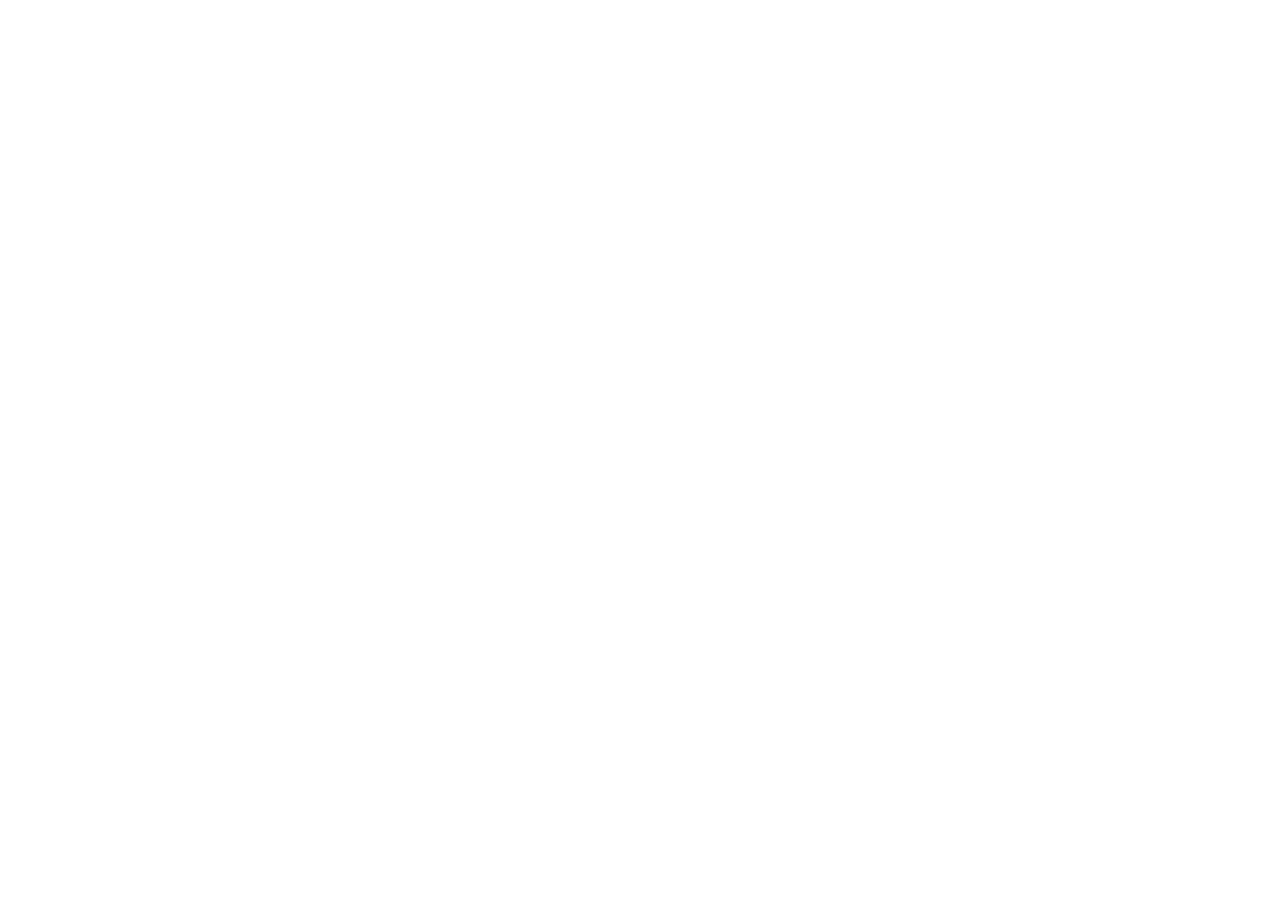
==== index.html @ 455ba3cd "new start" ====
<!DOCTYPE html>
<html lang="en">
<head>
    <meta charset="UTF-8">
    <meta http-equiv="X-UA-Compatible" content="IE=edge">
    <meta name="viewport" content="width=device-width, initial-scale=1.0">
    <title>WordPress</title>
    <link rel="stylesheet" href="src/css/style.css">
</head>
<body>

</body>
</html>
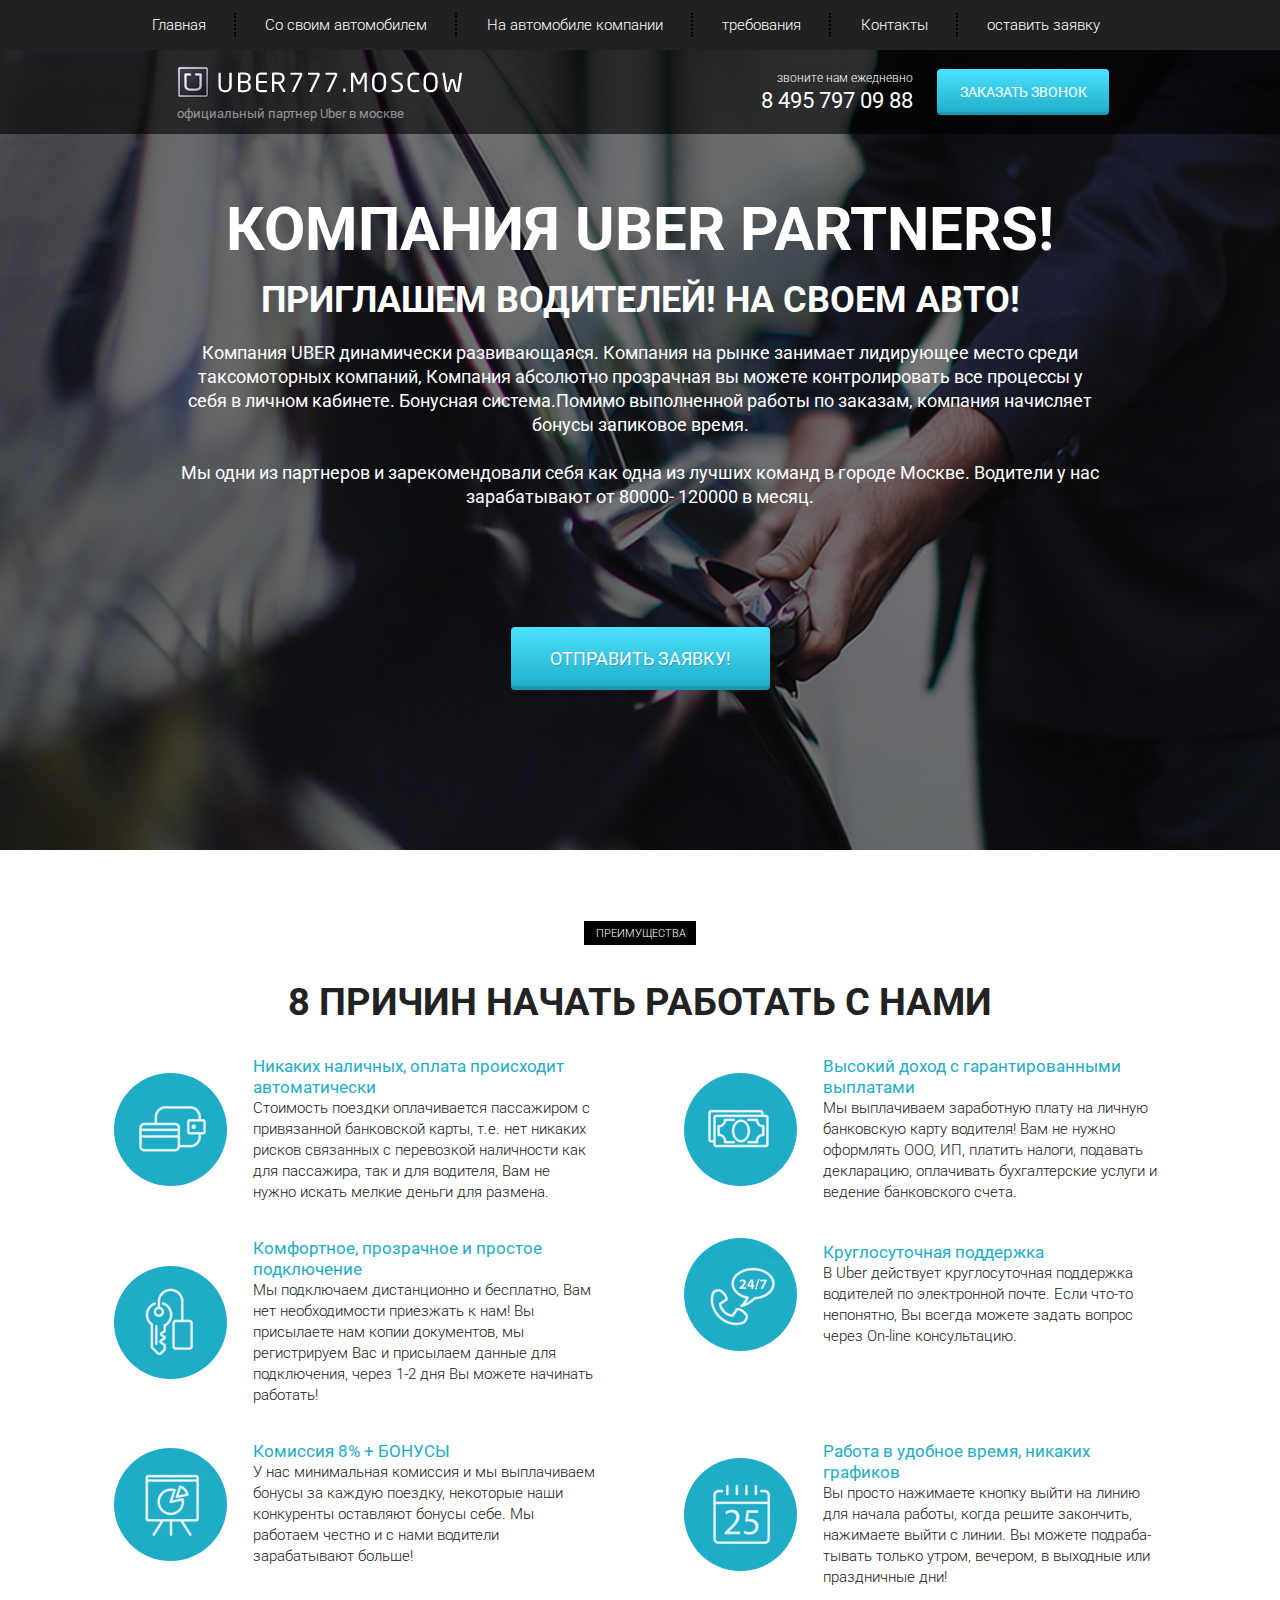
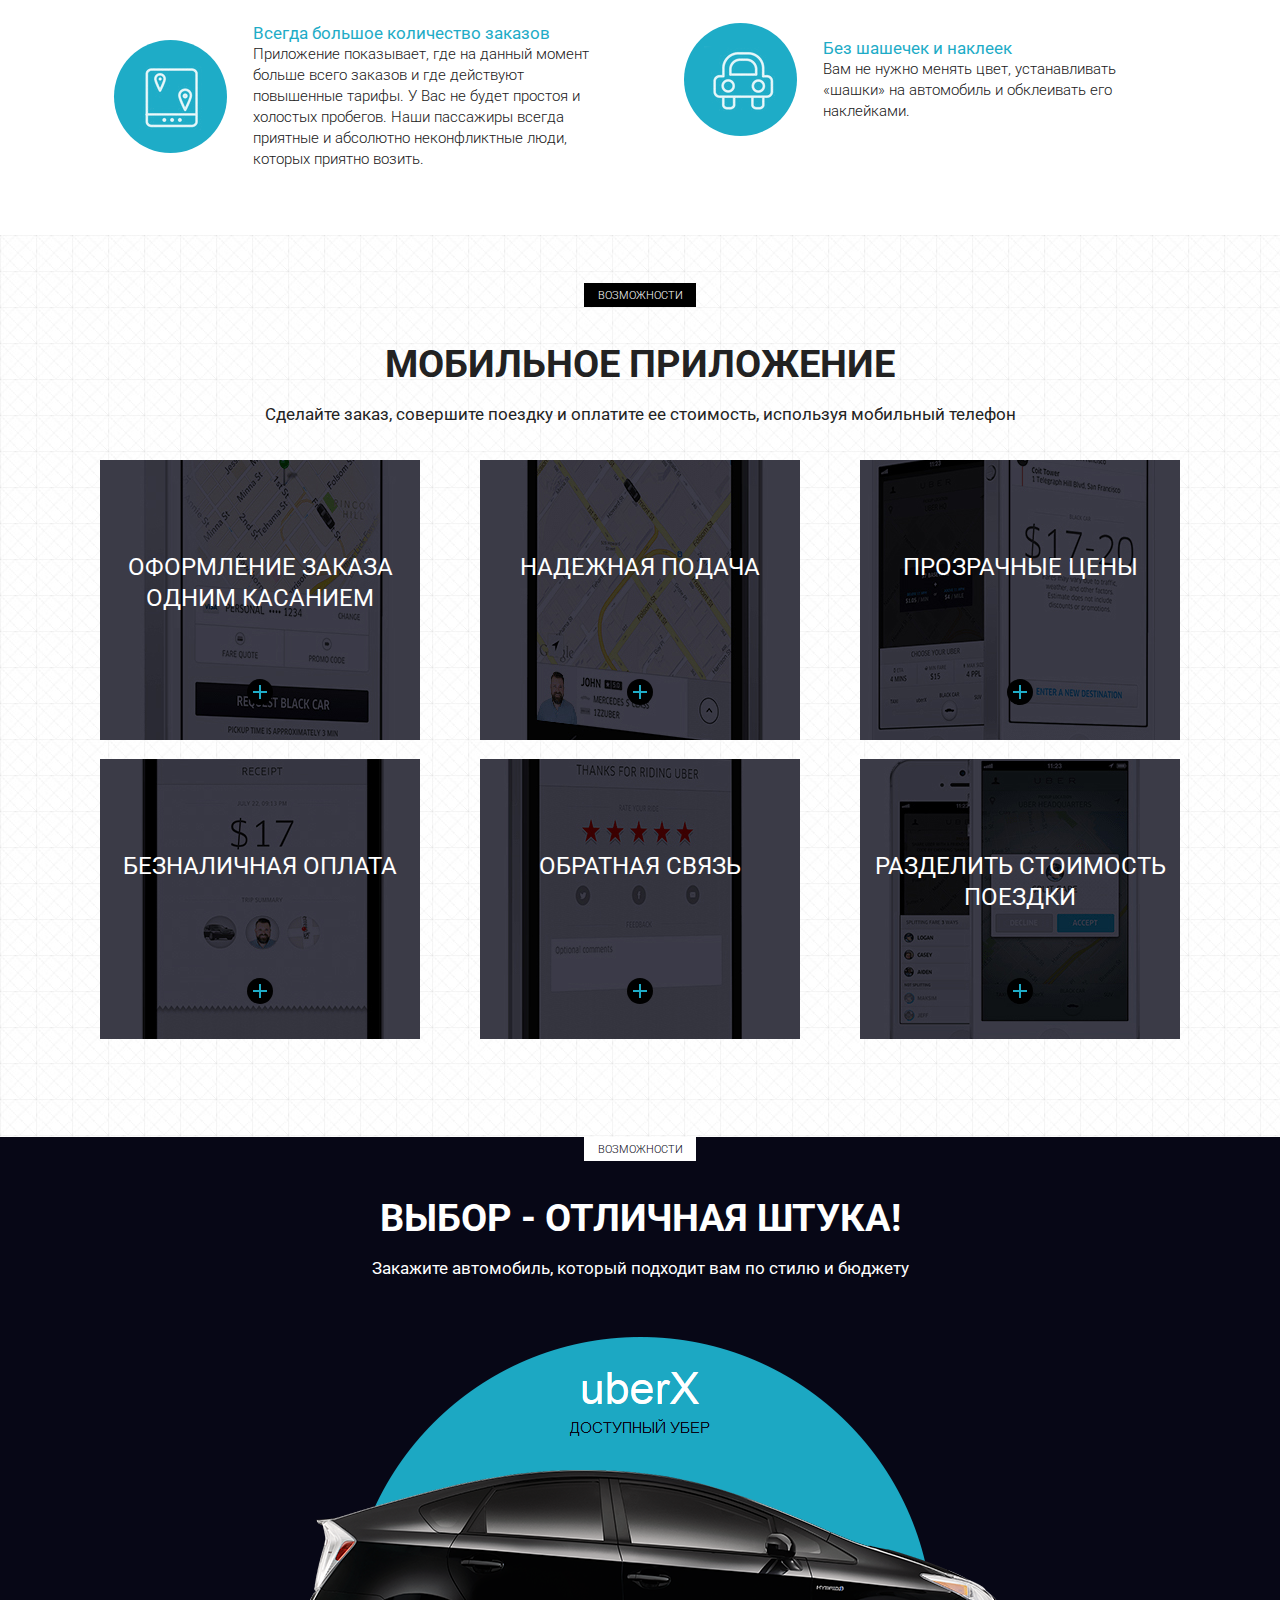
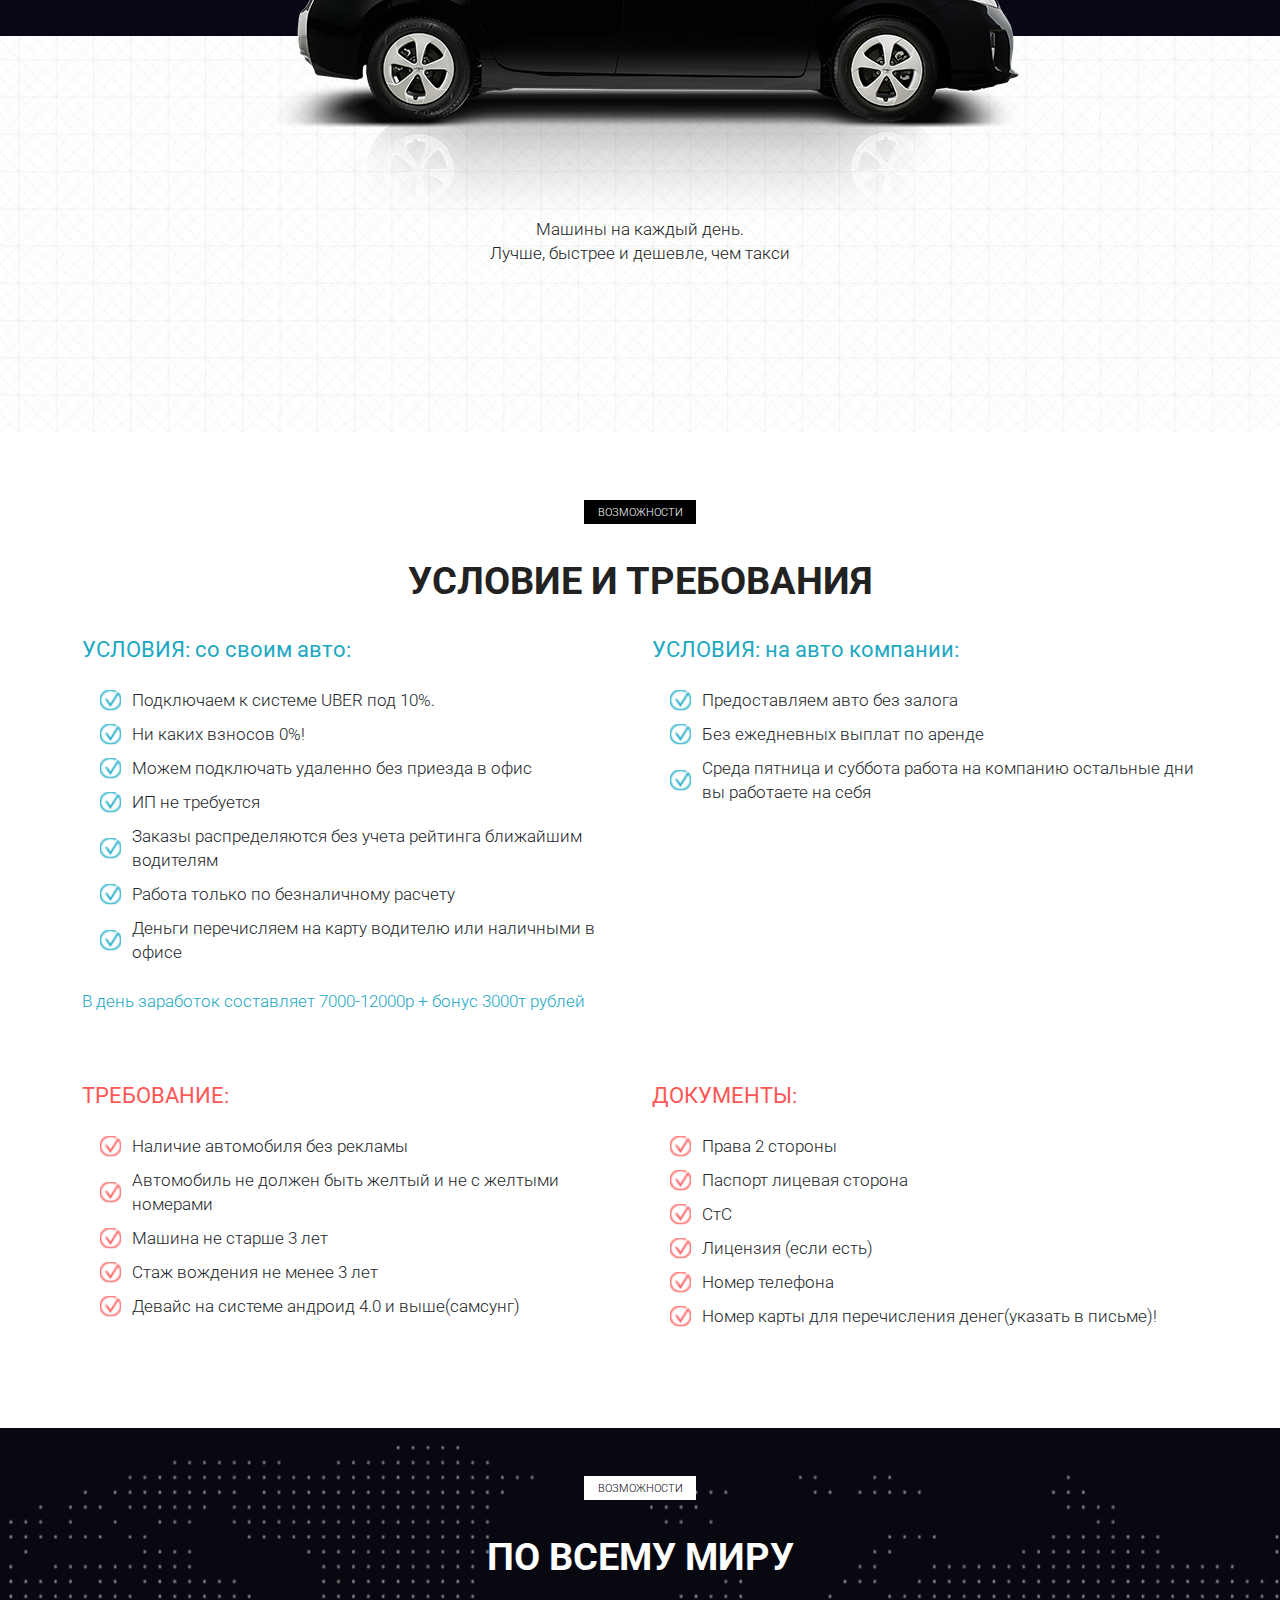
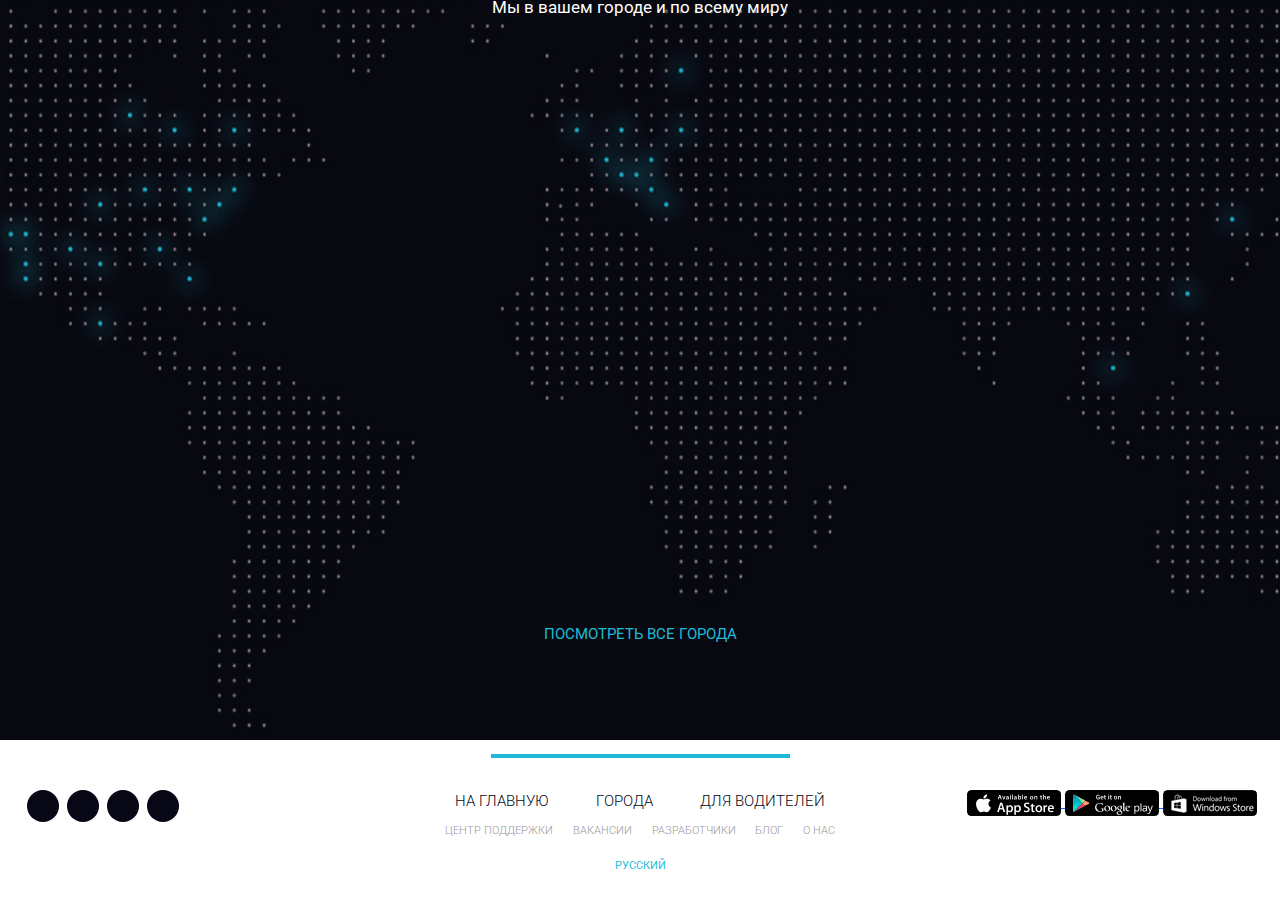
==== commit a9cf82f4: "relocate" ====
--- a/index.html
+++ b/index.html
@@ -1,13 +1,368 @@
 <!DOCTYPE html>
 <html lang="en">
 <head>
-    <meta charset="UTF-8">
-    <meta http-equiv="X-UA-Compatible" content="IE=edge">
-    <meta name="viewport" content="width=device-width, initial-scale=1.0">
-    <title>WordPress</title>
-    <link rel="stylesheet" href="src/css/style.css">
+	<meta charset="UTF-8">
+	<meta http-equiv="X-UA-Compatible" content="IE=edge">
+	<meta name="viewport" content="width=device-width, initial-scale=1.0">
+	<title>Uber</title>
+	<link rel="preconnect" href="https://fonts.googleapis.com"> 
+	<link rel="preconnect" href="https://fonts.gstatic.com" crossorigin> 
+	<link rel="stylesheet" href="https://use.fontawesome.com/releases/v5.8.2/css/all.css" integrity="sha384-oS3vJWv+0UjzBfQzYUhtDYW+Pj2yciDJxpsK1OYPAYjqT085Qq/1cq5FLXAZQ7Ay" crossorigin="anonymous">
+	<link rel="shortcut icon" href="/src/icons/favicon.ico" type="image/x-icon">
+	<link href="https://fonts.googleapis.com/css?family=Roboto:300,400,700&amp;subset=cyrillic-ext" rel="stylesheet">
+	<link rel="stylesheet" href="css/bootstrap-reboot.min.css">
+	<link rel="stylesheet" href="css/bootstrap-grid.min.css">
+	<link rel="stylesheet" href="css/style.min.css">
 </head>
 <body>
-
+	<header>
+			<nav>
+				<div class="container">
+					<ul class="menu">
+						<li class="menu_item"><a href="#" class="menu_link">Главная</a></li>
+						<li class="menu_item"><a href="#reqiure" class="menu_link">Со своим автомобилем</a></li>
+						<li class="menu_item"><a href="#reqiure" class="menu_link">На автомобиле компании</a></li>
+						<li class="menu_item"><a href="#reqiure" class="menu_link">требования</a></li>
+						<li class="menu_item"><a href="#Contacts" class="menu_link">Контакты</a></li>
+						<li class="menu_item"><a href="#" class="menu_link">оставить заявку</a></li>
+					</ul>
+				</div>
+				<div class="hamburger">
+					<span></span>
+					<span></span>
+					<span></span>
+				</div>
+			</nav>
+			<div class="subheader">
+				<div class="container">
+					<div class="row">
+						<div class="col-6 col-md-4 offset-md-1">
+							<a href="#" class="subheader_logo">
+								<img src="/src/icons/Uber.png" alt="logo">
+							</a>
+							<div class="subheader_official">
+								официальный партнер Uber в москве
+							</div>
+						</div>
+						<div class="xs-hidden col-md-3 offset-md-1 col-xl-2 offset-xl-2">
+							<div class="subheader_call">
+								звоните нам ежедневно
+							</div>
+							<a href="tel:+74957970988" class="subheader_phone">8 495 797 09 88</a>
+						</div>
+						<div class="col-6 col-md-3 col-lg-2">
+							<a href="tel:+74957970988" class="xs-visible subheader_phone">8 495 797 09 88</a>
+								<button class="subheader_btn">
+									заказать звонок
+								</button>
+						</div>
+					</div>
+				</div>
+			</div>
+	</header>
+	<section class="promo">
+		<div class="container">
+			<div class="row">
+				<div class="col-md-12 offset-md-0 col-lg-10 offset-lg-1">
+					<h1 class="promo_header">
+						КОМПАНИЯ UBER PARTNERS!
+					</h1>
+					<h2 class="promo_subheader">
+						ПРИГЛАШЕМ ВОДИТЕЛЕЙ! НА СВОЕМ АВТО!
+					</h2>
+					<div class="promo_descr">
+					Компания UBER  динамически развивающаяся. Компания на рынке занимает лидирующее место среди таксомоторных компаний, Компания абсолютно прозрачная вы можете контролировать все процессы у себя в личном кабинете. Бонуcная система.Помимо выполненной работы по заказам, компания начисляет бонусы запиковое время.
+						<br><br>
+						Мы одни из партнеров и зарекомендовали себя как одна из лучших команд в городе Москве.  Водители у нас зарабатывают от 80000- 120000 в месяц.
+					</div>
+					<button class="promo_btn">ОТПРАВИТЬ ЗАЯВКУ!</button>
+				</div>
+			</div>
+		</div>
+	</section>
+	<section class="work">
+		<div class="container">
+			<div class="row">
+				<div class="label">
+					<div class="work_divider_descr">
+						преимущества
+					</div>
+				</div>
+				<h2 class="title">
+					8 причин начать работать с нами 
+				</h2>
+				<div class="col-md-6">
+						<div class="work_item">
+							<div class="work_round">
+								<img src="icons/rectangle/Rectangle-1.png" alt="1" class="work_icon">
+							</div>
+							<div class="work_descr">
+								<div class="work_subtitile">Никаких наличных, оплата происходит автоматически</div>
+								<div class="work_text">Стоимость поездки оплачивается пассажиром с привязанной банковской карты, т.е. нет никаких рисков связанных с перевозкой наличности как для пассажира, так и для водителя, Вам не нужно искать мелкие деньги для размена.</div>
+							</div>
+						</div>
+				</div>
+				<div class="col-md-6">
+					<div class="work_item">
+						<div class="work_round">
+							<img src="icons/rectangle/Rectangle-2.png" alt="2" class="work_icon">
+						</div>
+						<div class="work_descr">
+							<div class="work_subtitile">Высокий доход с гарантированными выплатами</div>
+							<div class="work_text">Мы выплачиваем заработную плату на личную банковскую карту водителя! Вам не нужно оформлять ООО, ИП, платить налоги, подавать декларацию, оплачивать бухгалтерские услуги и ведение банковского счета.</div>
+						</div>
+					</div>
+				</div>
+				<div class="col-md-6">
+					<div class="work_item">
+						<div class="work_round">
+							<img src="icons/rectangle/Rectangle-3.png" alt="3" class="work_icon">
+						</div>
+						<div class="work_descr">
+							<div class="work_subtitile">Комфортное, прозрачное и простое подключение</div>
+							<div class="work_text">Мы подключаем дистанционно и бесплатно, Вам нет необходимости приезжать к нам! Вы присылаете нам копии документов, мы регистрируем Вас и присылаем данные для подключения, через 1-2 дня Вы можете начинать работать!</div>
+						</div>
+					</div>
+				</div>
+				<div class="col-md-6">
+					<div class="work_item">
+						<div class="work_round"><img src="icons/rectangle/Rectangle-4.png" alt="4" class="work_icon"></div>
+						<div class="work_descr">
+							<div class="work_subtitile">Круглосуточная поддержка</div>
+							<div class="work_text">В Uber действует круглосуточная поддержка водителей по электронной почте. Если что-то непонятно, Вы всегда можете задать вопрос через On-line консультацию.</div>
+						</div>
+					</div>
+				</div>
+				<div class="col-md-6">
+					<div class="work_item">
+						<div class="work_round"><img src="icons/rectangle/Rectangle-5.png" alt="5" class="work_icon"></div>
+						
+						<div class="work_descr">
+							<div class="work_subtitile">Комиссия 8% + БОНУСЫ</div>
+							<div class="work_text">У нас минимальная комиссия и мы выплачиваем бонусы за каждую поездку, некоторые наши конкуренты оставляют бонусы себе. Мы работаем честно и с нами водители зарабатывают больше!</div>
+						</div>
+					</div>
+				</div>
+				<div class="col-md-6">
+					<div class="work_item">
+						<div class="work_round">
+							<img src="icons/rectangle/Rectangle-6.png" alt="6" class="work_icon">
+						</div>
+						<div class="work_descr">
+							<div class="work_subtitile">Работа в удобное время, никаких графиков</div>
+							<div class="work_text">Вы просто нажимаете кнопку выйти на линию для начала работы, когда решите закончить, нажимаете выйти с линии. Вы можете подраба-
+								тывать только утром, вечером, в выходные или праздничные дни! </div>
+						</div>
+					</div>
+				</div>
+				<div class="col-md-6">
+					<div class="work_item">
+						<div class="work_round">
+							<img src="icons/rectangle/Rectangle-7.png" alt="7" class="work_icon">
+						</div>     
+						<div class="work_descr">
+							<div class="work_subtitile">Всегда большое количество заказов</div>
+							<div class="work_text">Приложение показывает, где на данный момент больше всего заказов и где действуют повышенные тарифы. У Вас не будет простоя и холостых пробегов. Наши пассажиры всегда приятные и абсолютно неконфликтные люди, которых приятно возить.</div>
+						</div>
+					</div>
+				</div>
+				<div class="col-md-6">
+					<div class="work_item">
+						<div class="work_round">
+							<img src="icons/rectangle/Rectangle-8.png" alt="8" class="work_icon">
+						</div>
+						<div class="work_descr">
+							<div class="work_subtitile">Без шашечек и наклеек</div>
+							<div class="work_text">Вам не нужно менять цвет, устанавливать «шашки» на автомобиль и обклеивать его наклейками.</div>
+						</div>
+					</div>
+				</div>
+			</div>
+		</div>
+	</section>
+	<section class="mobile">
+		<div class="container">
+			<div class="label">возможности</div>
+			<div class="title">мобильное приложение</div>
+			<div class="subtitle">Сделайте заказ, совершите поездку и оплатите ее стоимость, используя  мобильный телефон</div>
+			<div class="row">
+				<div class="col-md-4">
+					<div class="mobile_item mobile_item_1">
+						<div class="mobile_item_subtitle">оформление заказа одним касанием</div>
+						<div class="mobile_item_plus"></div>
+					</div>
+				</div>
+				<div class="col-md-4">
+					<div class="mobile_item mobile_item_2">
+						<div class="mobile_item_subtitle">надежная подача</div>
+						<div class="mobile_item_plus"></div>
+					</div>
+				</div>
+				<div class="col-md-4">
+					<div class="mobile_item mobile_item_3">
+						<div class="mobile_item_subtitle">прозрачные цены</div>
+						<div class="mobile_item_plus"></div>
+					</div>
+				</div>
+				<div class="col-md-4">
+					<div class="mobile_item mobile_item_4">
+						<div class="mobile_item_subtitle">безналичная оплата</div>
+						<div class="mobile_item_plus"></div>
+					</div>
+				</div>
+				<div class="col-md-4">
+					<div class="mobile_item mobile_item_5">
+						<div class="mobile_item_subtitle">обратная связь</div>
+						<div class="mobile_item_plus"></div>
+					</div>
+				</div>
+				<div class="col-md-4">
+					<div class="mobile_item mobile_item_6">
+						<div class="mobile_item_subtitle">разделить стоимость поездки</div>
+						<div class="mobile_item_plus"></div>
+					</div>
+				</div>
+				
+			</div>
+		</div>
+	</section>
+	<section class="car">
+		<div class="container">
+			<div class="black"></div>
+			<div class="label label_white">Возможности</div>
+			<div class="title title_white">Выбор - отличная штука!</div>
+			<div class="subtitle subtitle_white">Закажите автомобиль, который подходит вам по стилю и бюджету</div>
+			<img class="car_img" src="img/car.png" alt="car">
+			<div class="car_text">  Машины на каждый день.<br>
+                Лучше, быстрее и дешевле, чем такси</div>
+		</div>
+	</section>
+	<section class="reqiure" id="reqiure">
+		<div class="container">
+			<div class="label">возможности</div>
+			<div class="title">условие и требования</div>
+			<div class="row">
+				<div class="col-md-6">
+					<div class="reqiure_block">
+						<div class="reqiure_title">
+							УСЛОВИЯ: со своим авто:
+						</div>
+						<ul class="reqiure_list">
+							<li>Подключаем к системе UBER  под 10%.</li>
+							<li>Ни каких взносов  0%!</li>
+							<li>Можем подключать удаленно без приезда в офис</li>
+							<li>ИП не требуется</li>
+							<li>Заказы распределяются без учета рейтинга ближайшим водителям</li>
+							<li>Работа только по безналичному расчету</li>
+							<li>Деньги перечисляем на карту водителю или наличными в офисе</li>
+						</ul>
+						<div class="reqiure_descr">
+							В день заработок составляет 7000-12000р + бонус 3000т рублей
+						</div>
+					</div>
+				</div>
+				<div class="col-md-6">
+					<div class="reqiure_block">
+						<div class="reqiure_title">
+							УСЛОВИЯ: на авто компании:
+						</div>
+						<ul class="reqiure_list">
+							<li>Предоставляем авто без залога</li>
+							<li>Без ежедневных выплат по аренде</li>
+							<li>Среда пятница и суббота работа на компанию остальные дни вы работаете на себя</li>
+						</ul>
+					</div>
+				</div>
+				<div class="col-md-6"><div class="reqiure_block reqiure_block_nmb warning">
+					<div class="reqiure_title">
+						ТРЕБОВАНИЕ:
+					</div>
+					<ul class="reqiure_list">
+						<li>Наличие автомобиля без рекламы</li>
+						<li>Автомобиль не должен быть желтый и не с желтыми номерами</li>
+						<li>Машина не старше 3 лет</li>
+						<li>Стаж вождения не менее 3 лет</li>
+						<li>Девайс на системе андроид 4.0 и выше(самсунг)</li>
+					</ul>
+				</div></div>
+				<div class="col-md-6"><div class="reqiure_block reqiure_block_nmb warning">
+					<div class="reqiure_title">
+						ДОКУМЕНТЫ:
+					</div>
+					<ul class="reqiure_list">
+						<li>Права 2 стороны</li>
+						<li>Паспорт лицевая сторона</li>
+						<li>СтС</li>
+						<li>Лицензия (если есть)</li>
+						<li>Номер телефона</li>
+						<li>Номер карты для перечисления денег(указать в письме)!</li>
+					</ul>	
+				</div>
+			</div>
+			</div>
+		</div>
+	</section>
+	<section class="world">
+		<div class="container">
+				<div class="label label_white">возможности</div>
+				<div class="title title_white">по всему миру</div>
+				<div class="subtitle subtitle_white">Мы в вашем городе и по всему миру</div>
+				<a href="#" class="world_link">посмотреть все города</a>
+		</div>
+	</section>
+	<footer>
+        <div class="footer_divider" id="Contacts"></div>
+        <div class="footer_wrapper">
+            <!-- Если не оборачивать каждый блок в обертку - получится криво -->
+            <div>
+                <div class="footer_social">
+                    <a href="#" class="footer_social_item">
+                        <i class="fab fa-facebook-f"></i>
+                    </a>
+                    <a href="#" class="footer_social_item">
+                        <i class="fab fa-twitter"></i>
+                    </a>
+                    <a href="#" class="footer_social_item">
+                        <i class="fab fa-linkedin"></i>
+                    </a>
+                    <a href="#" class="footer_social_item">
+                        <i class="fab fa-instagram"></i>
+                    </a>
+                </div>
+            </div>
+            <div>
+                <div class="footer_links">
+                    <div class="footer_links_main">
+                        <a href="#">на главную</a>
+                        <a href="#">города</a>
+                        <a href="#">для водителей</a>
+                    </div>
+                    <div class="footer_links_sub">
+                        <a href="#">центр поддержки</a>
+                        <a href="#">вакансии</a>
+                        <a href="#">разработчики</a>
+                        <a href="#">блог</a>
+                        <a href="#">о нас</a>
+                    </div>
+                    <a href="#" class="footer_links_lang">Русский</a>
+                </div>
+            </div>
+            <div>
+                <div class="footer_mobile">
+                    <a href="#">
+                        <img src="img/app_store.png" alt="App Store">
+                    </a>
+                    <a href="#">
+                        <img src="img/google_play.png" alt="Google play">
+                    </a>
+                    <a href="#">
+                        <img src="img/windows_store.png" alt="Windows store">
+                    </a>
+                </div>
+            </div>
+        </div>
+    </footer>
+	<script src="js/script.js">
+	</script>
 </body>
 </html>--- a/css/style.min.css
+++ b/css/style.min.css
@@ -0,0 +1,2 @@
+*{font-family:'Roboto', sans-serif}header{position:relative;height:50px}nav{position:fixed;width:100%;height:50px;background-color:#212121;z-index:5}.hamburger{display:none}.menu{display:-webkit-box;display:-ms-flexbox;display:flex;-webkit-box-pack:justify;-ms-flex-pack:justify;justify-content:space-between;padding:13px 70px;margin:0;list-style-type:none}.menu_link{color:#ffffff;font-size:15px;font-weight:300;text-decoration:none}.menu_item{border-right:2px dotted black;padding-right:28px}.menu_item:last-child{border-right:none}.subheader{position:absolute;width:100%;top:50px;height:84px;background-color:rgba(0,0,0,0.6)}.subheader_logo{display:block;max-width:100%;margin-top:16px}.subheader_official{color:#ffffff;opacity:0.5;font-size:13px;font-weight:400;margin-top:6px}.subheader_call{color:#ffffff;font-size:12px;font-weight:300;margin-top:19px;text-align:right}.subheader_phone{display:block;margin-top:8px;color:#ffffff;font-size:22px;font-weight:400;text-transform:uppercase;text-align:right;line-height:12px;text-decoration:none}.subheader_btn{margin-top:19px;width:172px;height:46px;-webkit-box-shadow:inset 0 -3px 0 rgba(0,0,0,0.12);box-shadow:inset 0 -3px 0 rgba(0,0,0,0.12);border:none;border-radius:4px;background-image:-webkit-gradient(linear, left bottom, left top, from(#1eacc7), to(#4ce2ff));background-image:linear-gradient(to top, #1eacc7 0%, #4ce2ff 100%);color:#ffffff;font-size:14px;font-weight:400;text-transform:uppercase}.subheader_btn:hover{background-image:none;background-color:#1eacc7}.title{position:relative;margin-bottom:0;margin-top:38px;color:#222222;font-size:38px;line-height:38px;font-weight:700;text-transform:uppercase;text-align:center;z-index:2}.title_white{color:#ffffff}.subtitle{position:relative;margin-top:19px;color:#222222;font-size:17px;font-weight:400;text-align:center;z-index:2}.subtitle_white{color:#ffffff}.label{position:relative;margin:0 auto;height:24px;width:112px;padding:5px 12px;background-color:#000000;color:#ffffff;font-size:11px;font-weight:300;text-transform:uppercase;text-align:center;z-index:2}.label_white{background-color:#ffffff;color:#070716}.promo{min-height:800px;background:url(../img/uber_bg.jpg) center center/cover no-repeat;padding:150px 0 135px 0}.promo_header{color:#ffffff;font-weight:700;text-transform:uppercase;font-size:60px;line-height:60px;margin:0;text-align:center}.promo_subheader{color:#ffffff;font-weight:700;text-transform:uppercase;font-size:36px;line-height:36px;margin:0;margin-top:22px;text-align:center}.promo_descr{color:#ffffff;font-size:18px;font-weight:400;line-height:24px;text-align:center;margin-top:23px}.promo_btn{display:block;margin:118px auto 0 auto;width:259px;height:63px;border:none;border-radius:4px;-webkit-box-shadow:inset 0 -4px 0 rgba(0,0,0,0.12);box-shadow:inset 0 -4px 0 rgba(0,0,0,0.12);background-image:-webkit-gradient(linear, left bottom, left top, from(#1eacc7), to(#4ce2ff));background-image:linear-gradient(to top, #1eacc7 0%, #4ce2ff 100%);text-shadow:1px 1px 0 rgba(0,0,0,0.21);color:#ffffff;font-size:18px;font-weight:400;text-transform:uppercase}.promo_btn:hover{background-image:none;background-color:#1eacc7}.work{padding:71px 0 65px 0}.work_divider{display:block;width:115px;height:27px;background:#000000;margin:0 auto;margin-top:20px}.work_divider_divider_descr{font-style:normal;font-weight:normal;font-size:11px;margin-top:5px;margin-left:2px;text-transform:uppercase;color:#FFFFFF;mix-blend-mode:normal}.work_header{font-style:normal;font-weight:bold;font-size:38px;line-height:48px;margin-top:60px;-webkit-box-align:center;-ms-flex-align:center;align-items:center;text-align:center;text-transform:uppercase;color:#222222}.work_item{display:-webkit-box;display:-ms-flexbox;display:flex;-webkit-box-pack:center;-ms-flex-pack:center;justify-content:center;-webkit-box-align:center;-ms-flex-align:center;align-items:center;margin-top:35px}.work_round{display:-webkit-box;display:-ms-flexbox;display:flex;-webkit-box-pack:center;-ms-flex-pack:center;justify-content:center;-webkit-box-align:center;-ms-flex-align:center;align-items:center;margin-right:26px;width:113px;height:113px;background-color:#1eacc7;border-radius:100%}.work_descr{width:343px}.work_subtitile{line-height:21px;color:#1eacc7;font-size:17px;font-weight:400}.work_text{color:#202020;font-size:15px;font-weight:300;line-height:21px}.mobile{min-height:864px;padding:48px 0 79px 0;background:url("../img/mobile_bg.jpg")}.mobile .row{margin-top:32px}.mobile_item{position:relative;width:320px;height:280px;margin:0 auto;margin-bottom:19px;padding-top:92px}.mobile_item_1{background:url("../img/mobileApp/1.jpg") center center/cover no-repeat}.mobile_item_2{background:url("../img/mobileApp/2.jpg") center center/cover no-repeat}.mobile_item_3{background:url("../img/mobileApp/3.jpg") center center/cover no-repeat}.mobile_item_4{background:url("../img/mobileApp/4.jpg") center center/cover no-repeat}.mobile_item_5{background:url("../img/mobileApp/5.jpg") center center/cover no-repeat}.mobile_item_6{background:url("../img/mobileApp/6.jpg") center center/cover no-repeat}.mobile_item_subtitle{color:#ffffff;font-size:24px;font-weight:400;line-height:31px;text-transform:uppercase;text-align:center}.mobile_item_plus{display:-webkit-box;display:-ms-flexbox;display:flex;-webkit-box-pack:center;-ms-flex-pack:center;justify-content:center;-webkit-box-align:center;-ms-flex-align:center;align-items:center;position:absolute;bottom:35px;left:50%;-webkit-transform:translateX(-50%);transform:translateX(-50%);width:26px;height:26px;background-color:#000000;margin:0 auto;border-radius:100%;cursor:pointer}.mobile_item_plus:before{content:'';display:block;width:14px;height:2px;background-color:#1eacc7;-webkit-transition:0.3s all;transition:0.3s all}.mobile_item_plus:after{content:'';display:block;position:absolute;left:50%;-webkit-transform:translateX(-50%);transform:translateX(-50%);width:2px;height:14px;background-color:#1eacc7;-webkit-transition:0.3s all;transition:0.3s all}.mobile_item_plus:hover:before,.mobile_item_plus:hover:after{background-color:#ff5656}.car{position:relative;min-height:895px;padding:0 0 138px 0;background:url("../img/mobile_bg.jpg") center center/cover no-repeat}.car_img{position:relative;display:block;margin:56px auto 0 auto;z-index:2}.car_text{font-weight:300;font-size:17px;line-height:24px;text-align:center;color:#222222}.car .black{position:absolute;position-top:0;left:0;height:499px;width:100%;background-color:#070716;z-index:1}.reqiure{padding:68px 0 84px 0}.reqiure_block{margin:33px 0}.reqiure_block_nmb{margin-bottom:0px}.reqiure_title{color:#1ca8c3;font-size:22px;font-weight:400}.reqiure_list{list-style-type:none;padding-left:50px;margin-top:22px}.reqiure_list li{position:relative;font-size:17px;font-weight:300;line-height:24px;margin-bottom:10px}.reqiure_list li:before{content:'';display:block;position:absolute;left:-32px;top:50%;-webkit-transform:translateY(-50%);transform:translateY(-50%);width:21px;height:21px;background:url("../icons/check_blue.svg") center center/cover no-repeat}.reqiure_descr{margin-top:25px;font-size:17px;font-weight:300;line-height:24px;color:#1ca8c3}.reqiure .warning .reqiure_title{color:#ff5656}.reqiure .warning .reqiure_list li:before{background:url("../icons/check_red.svg") center center/cover no-repeat}.world{position:relative;padding:48px 0 22px 0;min-height:716px;background:url("../img/world_bg.jpg") center center/cover no-repeat}.world_link{display:block;margin:580px 0 50px 0;font-style:normal;font-weight:normal;font-size:15px;line-height:68px;-webkit-box-align:center;-ms-flex-align:center;align-items:center;text-align:center;text-transform:uppercase;text-decoration:none;color:#1FBAD6}footer{padding:14px 23px 39px 23px}footer a:hover{text-decoration:none}.footer_divider{width:299px;height:4px;background-color:#1fbad6;margin:0 auto}.footer_wrapper{display:-webkit-box;display:-ms-flexbox;display:flex;-webkit-box-pack:justify;-ms-flex-pack:justify;justify-content:space-between;-webkit-box-align:start;-ms-flex-align:start;align-items:flex-start;padding-top:32px}.footer_wrapper>div{width:33%}.footer_wrapper>div:nth-child(3){display:-webkit-box;display:-ms-flexbox;display:flex;-webkit-box-pack:end;-ms-flex-pack:end;justify-content:flex-end}.footer_social{width:160px;display:-webkit-box;display:-ms-flexbox;display:flex;-webkit-box-pack:justify;-ms-flex-pack:justify;justify-content:space-between}.footer_social_item{display:-webkit-box;display:-ms-flexbox;display:flex;-webkit-box-pack:center;-ms-flex-pack:center;justify-content:center;-webkit-box-align:center;-ms-flex-align:center;align-items:center;margin:0 4px;width:32px;height:32px;background-color:#070716;border-radius:100%;text-decoration:none}.footer_social_item i{color:#fff}.footer_links{width:390px;margin:0 auto}.footer_links_main{display:-webkit-box;display:-ms-flexbox;display:flex;-webkit-box-pack:justify;-ms-flex-pack:justify;justify-content:space-between;padding:0 10px}.footer_links_main a{color:#070716;font-size:15px;font-weight:300;text-transform:uppercase;text-decoration:none}.footer_links_sub{display:-webkit-box;display:-ms-flexbox;display:flex;-webkit-box-pack:justify;-ms-flex-pack:justify;justify-content:space-between;margin-top:10px}.footer_links_sub a{color:#999999;font-size:11px;font-weight:300;text-transform:uppercase;text-decoration:none}.footer_links_lang{display:block;margin:0 auto;color:#1fbad6;font-size:11px;font-weight:400;margin-top:19px;text-transform:uppercase;text-align:center;text-decoration:none}.xs-visible{display:none}@media (max-width: 1200px){.menu_item{padding-right:20px}.menu_link{font-size:13px}.promo_header{font-size:50px}.work_item{-webkit-box-align:start;-ms-flex-align:start;align-items:flex-start}.work_descr{width:300px}.mobile_item{width:300px}.car{min-height:840px;padding:55px 0}.footer_wrapper>div{width:50%}.footer_wrapper>div:nth-child(1){width:25%}.footer_wrapper>div:nth-child(3){width:25%;display:-webkit-box;display:-ms-flexbox;display:flex;-webkit-box-pack:end;-ms-flex-pack:end;justify-content:flex-end}.footer_mobile{display:-webkit-box;display:-ms-flexbox;display:flex}.footer_mobile a{margin:0 3px}.footer_mobile a img{width:100%}}@media (max-width: 991px){.menu_item{padding-right:8px}.menu_link{font-size:10px}.subheader_logo img{width:100%}.subheader_official{font-size:11px}.subheader_phone{font-size:18px}.subheader_btn{width:100%;height:40px;margin-top:21px}.promo_header{font-size:40px}.promo_subheader{font-size:30px}.work_item{-webkit-box-orient:vertical;-webkit-box-direction:normal;-ms-flex-direction:column;flex-direction:column;-webkit-box-align:center;-ms-flex-align:center;align-items:center}.work_descr{margin-top:20px;width:300px}.mobile_item{width:230px}.mobile_item_subtitile{font-size:20px}.world{min-height:650px}.car{min-height:800px}.car_img{width:100%}.footer_wrapper{-ms-flex-wrap:wrap;flex-wrap:wrap}.footer_wrapper>div{width:100%;display:-webkit-box;display:-ms-flexbox;display:flex;-webkit-box-pack:center;-ms-flex-pack:center;justify-content:center;margin-bottom:20px}.footer_wrapper>div:nth-child(1){width:100%}.footer_wrapper>div:nth-child(3){width:100%;-webkit-box-pack:center;-ms-flex-pack:center;justify-content:center}}@media (max-width: 767px){.menu{position:fixed;-webkit-box-orient:vertical;-webkit-box-direction:normal;-ms-flex-direction:column;flex-direction:column;-webkit-box-pack:center;-ms-flex-pack:center;justify-content:center;-webkit-box-align:center;-ms-flex-align:center;align-items:center;top:0;left:-100%;width:50%;height:110vh;padding:20px 15px;background-color:rgba(0,0,0,0.8);-webkit-transition:0.6s all;transition:0.6s all}.menu_active{left:0}.menu_item{padding-right:0;border:none;margin:10px 0}.menu_round{margin-right:0}.menu_link{font-size:20px}.hamburger{display:block;position:absolute;right:10px;top:50%;-webkit-transform:translateY(-50%);transform:translateY(-50%);width:26px;height:12px}.hamburger span{display:block;height:2px;width:100%;background-color:#fff;margin-bottom:3px;-webkit-transition:0.5s all;transition:0.5s all}.hamburger_active span{margin-bottom:-2px}.hamburger_active span:nth-child(1){-webkit-transform:translateY(3px) rotate(-45deg);transform:translateY(3px) rotate(-45deg)}.hamburger_active span:nth-child(2){display:none}.hamburger_active span:nth-child(3){-webkit-transform:translateY(3px) rotate(45deg);transform:translateY(3px) rotate(45deg)}.xs-hidden{display:none}.xs-visible{display:block}.subheader_phone{color:#ffffff;font-size:16px;font-weight:400;text-transform:uppercase;text-align:center}.subheader_btn{display:block;width:200px;height:40px;margin:0 auto;margin-top:10px}.promo_header{line-height:45px}.promo .reasons{padding:40px 0}.promo_descr{width:350px}.promo_subtitle{text-align:center}.promo_text{margin-top:10px}.mobile{padding:40px 0}.car{min-height:600px;padding:40px 0}.reqiure{padding:40px 0}.world{min-height:450px}}@media (max-width: 575px){nav{height:30px}header{height:30px}.subheader{height:60px;top:30px}.subheader_official{display:none}.subheader_logo{margin-top:16px}.subheader_phone{font-size:12px;font-weight:400;text-transform:uppercase;margin-top:11px}.subheader_btn{width:110px;height:22px;font-size:10px;margin-top:6px}.promo{min-height:400px;padding:73px 0 53px 0}.promo_descr{display:none}.promo_header{font-size:30px;line-height:35px;padding:0 24px}.promo_subheader{font-size:20px;margin-top:33px;line-height:30px;padding:0 10px}.promo_btn{width:210px;height:50px;margin-top:72px}.menu{width:85%}.menu_item{width:100%;text-align:center;padding:5px 0}.menu_link{display:block}.work{padding:22px 0 36px 0}.work_item{margin-top:26px}.work_round{width:100px;height:100px}.work_descr{width:100%;margin-top:27px}.work_subtitile{font-size:16px}.title{font-size:16px;margin-top:15px;line-height:16px}.mobile{padding:20px 0 40px 0}.mobile .row{margin-top:30px}.mobile_item{height:254px;padding:81px 40px 0 40px}.mobile_item_subtitle{font-size:18px;line-height:31px}.mobile_item_plus{bottom:28px}.mobile_item_plus:hover:before,.mobile_item_plus:hover:after{background-color:#1eacc7}.car{padding:25px 0 33px 0;min-height:390px;background:#000}.car_img{margin-top:35px}.car_descr{margin-top:23px;color:#ffffff;font-size:17px;font-weight:300;line-height:24px}.car .black{display:none}.hidden-320{display:none}.require{padding:25px}.require_block{margin:30px 0 0 0}.require_title{font-size:16px}.require_list{padding-left:30px;margin-top:5px}.require_list li{font-size:14px;margin-bottom:5px;line-height:20px}.require_descr{font-size:14px;margin-top:15px}.world{min-height:360px;padding:25px 0 30px 0}.world_link{width:200px;display:block;bottom:30px;line-height:15px}footer{padding:25px 0 20px 0}.footer_divider{width:253px;margin:0 auto}.footer_wrapper{padding-top:22px}.footer_wrapper>div{margin-bottom:20px}.footer_wrapper>div:nth-child(1){-webkit-box-ordinal-group:3;-ms-flex-order:2;order:2}.footer_wrapper>div:nth-child(2){-webkit-box-ordinal-group:2;-ms-flex-order:1;order:1}.footer_wrapper>div:nth-child(3){-webkit-box-ordinal-group:4;-ms-flex-order:3;order:3}.footer_links{width:290px}.footer_links_main{padding:0;font-size:14px}.footer_links_sub{-ms-flex-wrap:wrap;flex-wrap:wrap;-webkit-box-pack:center;-ms-flex-pack:center;justify-content:center}.footer_links_sub a{margin:0 7px}.footer_links_lang{margin-top:10px}}
+/*# sourceMappingURL=style.min.css.map */